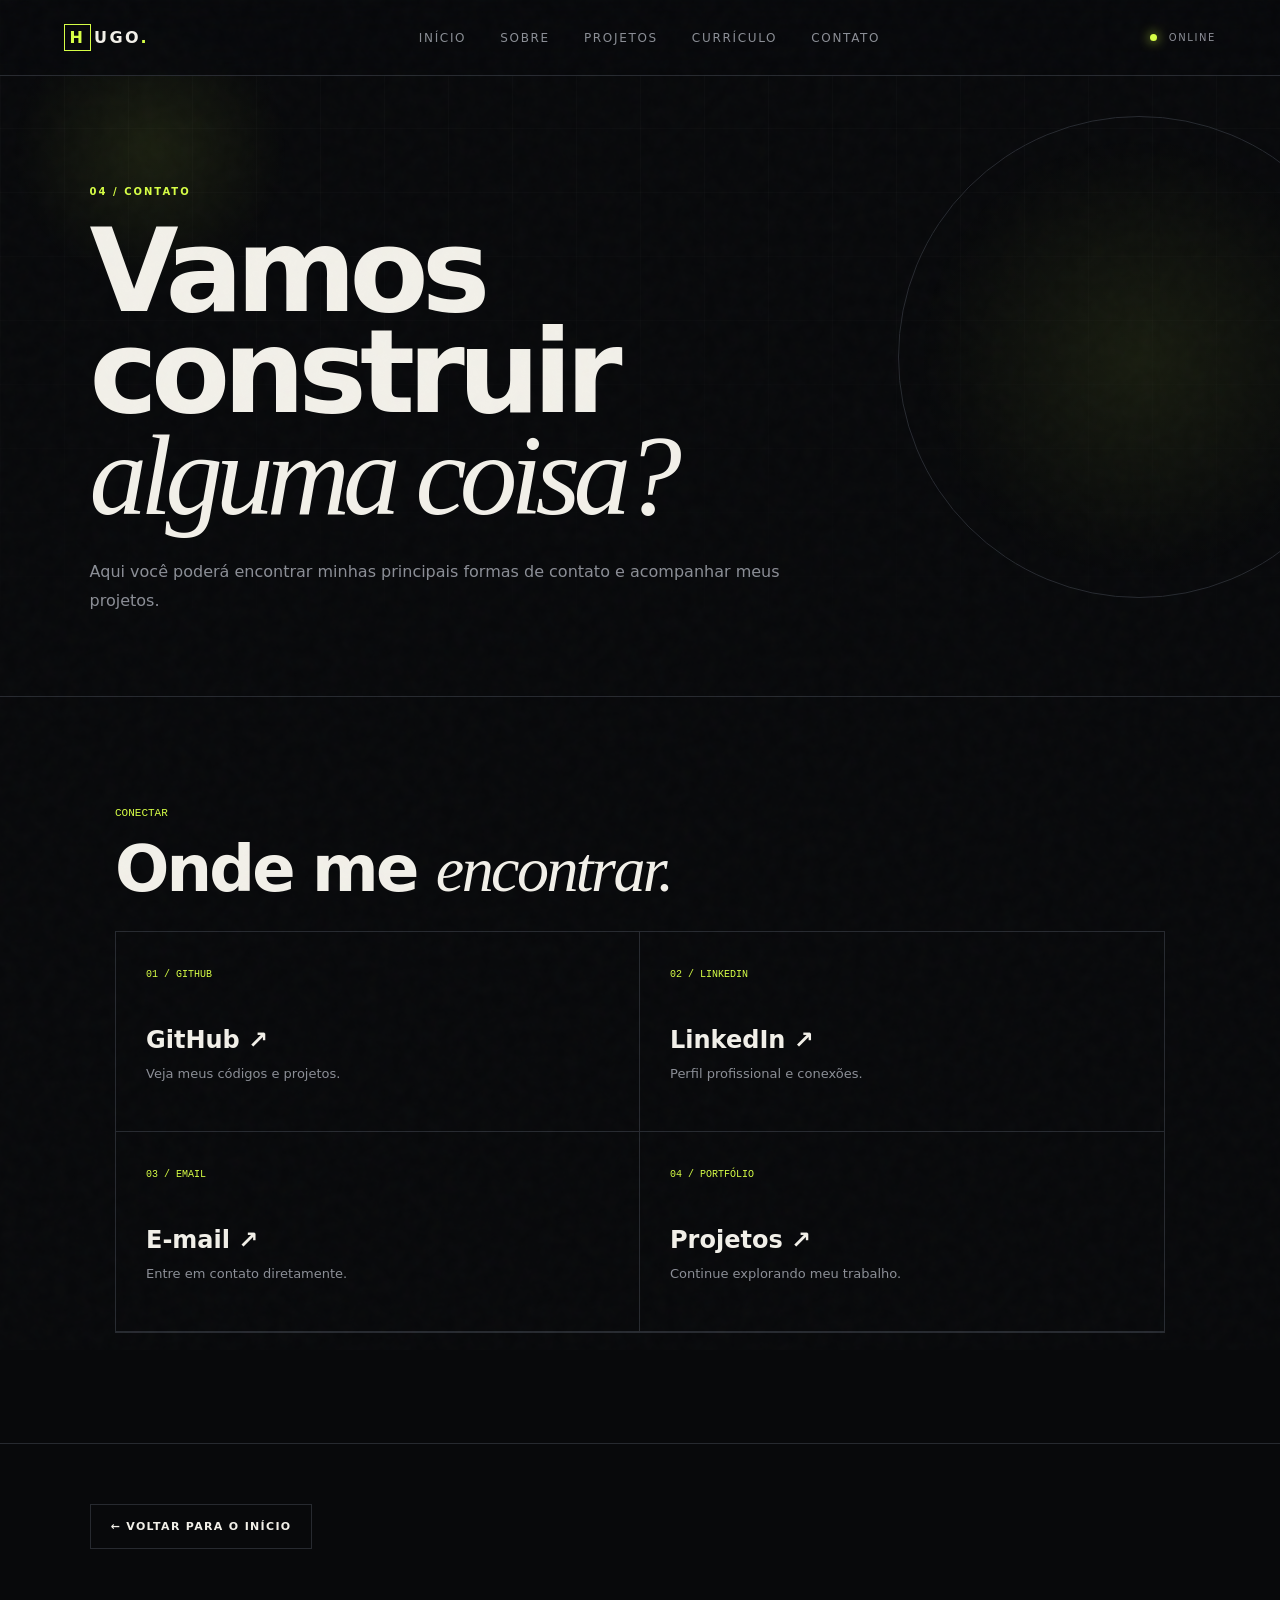
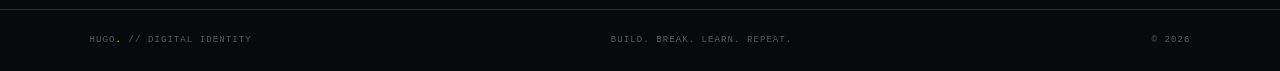
==== paginas/contato.html @ a8175e3c "Primeiro commit" ====
<!DOCTYPE html>
<html lang="pt-BR">

<head>

    <meta charset="UTF-8">

    <meta
        name="viewport"
        content="width=device-width, initial-scale=1.0"
    >

    <title>Contato // Hugo</title>

    <link
        rel="stylesheet"
        href="../style.css"
    >

    <link
        rel="stylesheet"
        href="../css/paginas.css"
    >

</head>

<body>

<div class="noise"></div>
<div class="cursor-glow"></div>


<header class="nav">

    <a class="brand" href="../index.html">
        <span>H</span>UGO<span class="dot">.</span>
    </a>

    <nav>
        <a href="../index.html">Início</a>
        <a href="sobre.html">Sobre</a>
        <a href="projetos.html">Projetos</a>
        <a href="curriculo.html">Currículo</a>
        <a href="contato.html">Contato</a>
    </nav>

    <a class="nav-status" href="contato.html">
        <i></i>
        ONLINE
    </a>

</header>


<main class="page-main">


    <section class="page-hero">

        <div class="page-hero-content">

            <p class="page-label">
                04 / CONTATO
            </p>

            <h1>
                Vamos construir<br>
                <em>alguma coisa?</em>
            </h1>

            <p class="page-description">
                Aqui você poderá encontrar minhas principais
                formas de contato e acompanhar meus projetos.
            </p>

        </div>

    </section>


    <div class="page-content">

        <section class="content-block">

            <span class="block-number">
                CONECTAR
            </span>

            <h2>
                Onde me
                <em>encontrar.</em>
            </h2>


            <div class="contact-grid">


                <a
                    href="#"
                    class="contact-item"
                >

                    <small>
                        01 / GITHUB
                    </small>

                    <h3>
                        GitHub ↗
                    </h3>

                    <p>
                        Veja meus códigos e projetos.
                    </p>

                </a>


                <a
                    href="#"
                    class="contact-item"
                >

                    <small>
                        02 / LINKEDIN
                    </small>

                    <h3>
                        LinkedIn ↗
                    </h3>

                    <p>
                        Perfil profissional e conexões.
                    </p>

                </a>


                <a
                    href="#"
                    class="contact-item"
                >

                    <small>
                        03 / EMAIL
                    </small>

                    <h3>
                        E-mail ↗
                    </h3>

                    <p>
                        Entre em contato diretamente.
                    </p>

                </a>


                <a
                    href="../index.html"
                    class="contact-item"
                >

                    <small>
                        04 / PORTFÓLIO
                    </small>

                    <h3>
                        Projetos ↗
                    </h3>

                    <p>
                        Continue explorando meu trabalho.
                    </p>

                </a>


            </div>

        </section>

    </div>

</main>


<section class="back-area">

    <a
        class="btn ghost"
        href="../index.html"
    >
        ← Voltar para o início
    </a>

</section>


<footer>

    <span>
        HUGO<span class="dot">.</span>
        // DIGITAL IDENTITY
    </span>

    <span>
        BUILD. BREAK. LEARN. REPEAT.
    </span>

    <span>
        © 2026
    </span>

</footer>


<script>

const glow =
    document.querySelector(".cursor-glow");

window.addEventListener(
    "pointermove",
    function(event) {

        glow.style.transform =
            `translate(
                ${event.clientX - 150}px,
                ${event.clientY - 150}px
            )`;
    }
);

</script>

</body>
</html>
---- style.css ----
:root{
  --bg:#08090b; --panel:#101216; --text:#f2f0e9; --muted:#8b8e96;
  --line:#272a30; --accent:#d7ff45; --cyan:#63e6ff;
  --serif:Georgia,"Times New Roman",serif; --sans:Inter,ui-sans-serif,system-ui,-apple-system,BlinkMacSystemFont,"Segoe UI",sans-serif;
}
*{box-sizing:border-box;margin:0;padding:0}
html{scroll-behavior:smooth}
body{background:var(--bg);color:var(--text);font-family:var(--sans);overflow-x:hidden}
body:before{content:"";position:fixed;inset:0;pointer-events:none;background-image:linear-gradient(rgba(255,255,255,.025) 1px,transparent 1px),linear-gradient(90deg,rgba(255,255,255,.025) 1px,transparent 1px);background-size:64px 64px;mask-image:linear-gradient(to bottom,black,transparent 90%);z-index:-2}
.noise{position:fixed;inset:-50%;opacity:.035;z-index:20;pointer-events:none;background-image:url("data:image/svg+xml,%3Csvg viewBox='0 0 180 180' xmlns='http://www.w3.org/2000/svg'%3E%3Cfilter id='n'%3E%3CfeTurbulence type='fractalNoise' baseFrequency='.8' numOctaves='4' stitchTiles='stitch'/%3E%3C/filter%3E%3Crect width='100%25' height='100%25' filter='url(%23n)' opacity='.7'/%3E%3C/svg%3E")}
.cursor-glow{position:fixed;width:300px;height:300px;border-radius:50%;background:radial-gradient(circle,rgba(215,255,69,.09),transparent 65%);pointer-events:none;z-index:-1;transition:transform .12s ease}
.nav{height:76px;border-bottom:1px solid var(--line);display:flex;align-items:center;justify-content:space-between;padding:0 clamp(24px,5vw,80px);position:sticky;top:0;background:rgba(8,9,11,.82);backdrop-filter:blur(18px);z-index:10}
.brand{color:var(--text);font-weight:900;letter-spacing:.15em;text-decoration:none}.brand span:first-child{display:inline-grid;place-items:center;width:27px;height:27px;border:1px solid var(--accent);color:var(--accent);margin-right:3px}.dot{color:var(--accent)}
.nav nav{display:flex;gap:34px}.nav nav a{color:var(--muted);text-decoration:none;font-size:12px;text-transform:uppercase;letter-spacing:.14em;transition:.2s}.nav nav a:hover{color:var(--text)}
.nav-status{color:var(--muted);font-size:10px;letter-spacing:.16em;text-decoration:none}.nav-status i{display:inline-block;width:7px;height:7px;border-radius:50%;background:var(--accent);margin-right:7px;box-shadow:0 0 12px var(--accent)}
.hero{min-height:calc(100vh - 76px);display:grid;grid-template-columns:1.05fr .95fr;align-items:center;gap:60px;padding:80px clamp(24px,7vw,120px);position:relative}
.eyebrow,.tag{font-size:10px;letter-spacing:.2em;color:var(--accent);font-weight:800}
.hero h1{font-size:clamp(56px,8vw,112px);line-height:.88;letter-spacing:-.06em;margin:22px 0 30px;font-weight:800}.hero h1 em,h2 em,blockquote em{font-family:var(--serif);font-weight:400;letter-spacing:-.04em}
.hero-text{max-width:540px;color:var(--muted);line-height:1.8;font-size:16px}
.hero-actions{display:flex;gap:12px;margin-top:35px;flex-wrap:wrap}
.btn{display:inline-flex;align-items:center;gap:25px;text-decoration:none;padding:15px 20px;border:1px solid var(--line);font-size:11px;text-transform:uppercase;letter-spacing:.12em;font-weight:800;transition:.25s}.btn.primary{background:var(--accent);border-color:var(--accent);color:#090a0a}.btn.primary:hover{transform:translateY(-3px);box-shadow:0 10px 35px rgba(215,255,69,.15)}.btn.ghost{color:var(--text)}.btn.ghost:hover{border-color:#555}
.hero-card{height:520px;position:relative;display:grid;place-items:center}.terminal{width:min(100%,520px);background:#0d0f12;border:1px solid #292d33;box-shadow:30px 30px 0 rgba(255,255,255,.02),0 40px 100px #000;transform:rotate(2deg);z-index:2}.terminal-top{height:42px;border-bottom:1px solid #25282d;display:flex;align-items:center;gap:7px;padding:0 14px}.terminal-top span{width:8px;height:8px;border-radius:50%;background:#35383e}.terminal-top small{margin-left:auto;color:#555;font:10px monospace}.terminal-body{padding:30px;font:13px/2 monospace;min-height:310px}.terminal-body b{color:#f1f1f1}.green{color:var(--accent)}.cyan{color:var(--cyan)}.muted{color:#676b73}.orb{position:absolute;width:390px;height:390px;border-radius:50%;border:1px solid #272b31;box-shadow:inset 0 0 100px rgba(215,255,69,.035);background:radial-gradient(circle at 35% 30%,rgba(215,255,69,.11),transparent 30%,rgba(255,255,255,.01) 65%,transparent 66%)}
.section{padding:140px clamp(24px,7vw,120px);border-top:1px solid var(--line)}
.section-head{display:grid;grid-template-columns:180px 1fr;gap:40px;margin-bottom:70px}.section-head>span{font-size:10px;letter-spacing:.2em;color:var(--muted);padding-top:12px}.section h2{font-size:clamp(48px,7vw,88px);line-height:.9;letter-spacing:-.055em}
.about-grid{display:grid;grid-template-columns:.35fr 1fr;gap:60px;max-width:1000px;margin-left:auto}.big-number{font-size:160px;line-height:.7;color:var(--accent);font-family:var(--serif)}.about-grid p{color:var(--muted);line-height:1.9;margin-bottom:22px;max-width:700px}.about-grid .lead{font-size:23px;line-height:1.5;color:var(--text)}
.skills-grid{display:grid;grid-template-columns:repeat(4,1fr);border:1px solid var(--line)}.skill-card{padding:30px;border-right:1px solid var(--line);min-height:310px;position:relative;transition:.3s}.skill-card:last-child{border-right:0}.skill-card:hover{background:#0d0f12;transform:translateY(-6px)}.num{position:absolute;right:22px;top:22px;color:#4c4f55;font:10px monospace}.icon{font-size:28px;color:var(--accent);margin-bottom:50px}.skill-card h3{font-size:23px;margin-bottom:10px}.skill-card p{font-size:13px;line-height:1.6;color:var(--muted);min-height:64px}.bar{height:2px;background:#2b2e34;margin-top:25px}.bar i{display:block;height:100%;background:var(--accent)}
.universe{background:#0a0b0d}.universe-grid{display:grid;grid-template-columns:repeat(3,1fr);gap:2px;background:var(--line);border:1px solid var(--line)}.universe-card{background:var(--bg);padding:35px;min-height:230px;transition:.3s}.universe-card:hover{background:#111318}.universe-card span{font-size:9px;letter-spacing:.2em;color:var(--muted)}.universe-card h3{font-size:24px;margin:45px 0 12px}.universe-card p{color:var(--muted);line-height:1.7;font-size:13px}
.project-list{border-top:1px solid var(--line)}.project{display:grid;grid-template-columns:90px 1fr 60px;gap:35px;align-items:center;padding:36px 0;border-bottom:1px solid var(--line);transition:.25s}.project:hover{padding-left:15px;background:linear-gradient(90deg,rgba(215,255,69,.035),transparent)}.project-index{color:#4b4e55;font:12px monospace}.project h3{font-size:28px;margin:10px 0}.project p{color:var(--muted);max-width:680px;line-height:1.7}.arrow{font-size:25px;color:var(--accent);text-align:right}
.quote-section{padding:180px 24px;text-align:center;border-top:1px solid var(--line);background:radial-gradient(circle at center,rgba(215,255,69,.045),transparent 40%)}.quote-mark{font:100px/0 var(--serif);color:var(--accent)}blockquote{font-size:clamp(50px,8vw,105px);line-height:.9;letter-spacing:-.06em;margin:40px 0} .quote-section p{color:var(--muted);font-size:12px}
.cta{padding:160px 24px;text-align:center;border-top:1px solid var(--line)}.cta h2{font-size:clamp(55px,9vw,125px);line-height:.86;letter-spacing:-.065em;margin:25px 0 45px}
footer{border-top:1px solid var(--line);padding:25px clamp(24px,7vw,120px);display:flex;justify-content:space-between;color:#55585e;font:9px monospace;letter-spacing:.12em}
.reveal,.section,.project,.skill-card,.universe-card{opacity:0;transform:translateY(24px);transition:opacity .7s ease,transform .7s ease}.visible{opacity:1;transform:none}
@media(max-width:900px){.nav nav{display:none}.hero{grid-template-columns:1fr;padding-top:60px}.hero-card{height:390px}.skills-grid{grid-template-columns:1fr 1fr}.skill-card:nth-child(2){border-right:0}.skill-card:nth-child(-n+2){border-bottom:1px solid var(--line)}.universe-grid{grid-template-columns:1fr 1fr}.section-head{grid-template-columns:1fr;gap:15px}.about-grid{grid-template-columns:1fr}.big-number{display:none}}
@media(max-width:600px){.hero h1{font-size:58px}.hero-card{height:300px}.terminal{transform:rotate(0);font-size:11px}.orb{width:260px;height:260px}.skills-grid,.universe-grid{grid-template-columns:1fr}.skill-card{border-right:0!important;border-bottom:1px solid var(--line)}.skill-card:last-child{border-bottom:0}.project{grid-template-columns:35px 1fr 25px;gap:10px}.project h3{font-size:21px}.project p{font-size:12px}.quote-section{padding:120px 20px}footer{gap:12px;flex-direction:column}}
---- css/paginas.css ----
/* ================================
   PÁGINAS INTERNAS
================================ */

.page-main {
    min-height: 100vh;
}

.page-hero {
    min-height: 62vh;
    display: flex;
    align-items: flex-end;
    padding: 110px clamp(24px, 7vw, 120px) 80px;
    border-bottom: 1px solid var(--line);
    position: relative;
    overflow: hidden;
}

.page-hero::after {
    content: "";
    position: absolute;
    width: 480px;
    height: 480px;
    border-radius: 50%;
    border: 1px solid var(--line);
    right: -100px;
    top: 40px;
    background:
        radial-gradient(
            circle,
            rgba(215, 255, 69, .08),
            transparent 65%
        );
}

.page-hero-content {
    position: relative;
    z-index: 2;
    max-width: 950px;
}

.page-label {
    color: var(--accent);
    font-size: 10px;
    font-weight: 800;
    letter-spacing: .2em;
    margin-bottom: 24px;
}

.page-hero h1 {
    font-size: clamp(58px, 9vw, 120px);
    line-height: .88;
    letter-spacing: -.06em;
}

.page-hero h1 em {
    font-family: var(--serif);
    font-weight: 400;
}

.page-description {
    color: var(--muted);
    max-width: 700px;
    font-size: 16px;
    line-height: 1.8;
    margin-top: 32px;
}

/* CONTEÚDO */

.page-content {
    padding: 110px clamp(24px, 7vw, 120px);
}

.content-block {
    max-width: 1050px;
    margin: 0 auto 110px;
}

.content-block:last-child {
    margin-bottom: 0;
}

.block-number {
    display: block;
    color: var(--accent);
    font: 11px monospace;
    margin-bottom: 20px;
}

.content-block h2 {
    font-size: clamp(38px, 5vw, 68px);
    letter-spacing: -.045em;
    line-height: .95;
    margin-bottom: 30px;
}

.content-block h2 em {
    font-family: var(--serif);
    font-weight: 400;
}

.content-block p {
    color: var(--muted);
    line-height: 1.9;
    margin-bottom: 18px;
    max-width: 800px;
}

.content-block .highlight {
    color: var(--text);
    font-size: 22px;
    line-height: 1.6;
}

/* CARDS */

.info-grid {
    display: grid;
    grid-template-columns: repeat(3, 1fr);
    border: 1px solid var(--line);
    margin-top: 45px;
}

.info-card {
    padding: 30px;
    min-height: 220px;
    border-right: 1px solid var(--line);
    transition: .3s;
}

.info-card:last-child {
    border-right: 0;
}

.info-card:hover {
    background: #0d0f12;
    transform: translateY(-5px);
}

.info-card span {
    color: var(--accent);
    font: 10px monospace;
}

.info-card h3 {
    margin: 45px 0 12px;
    font-size: 22px;
}

.info-card p {
    font-size: 13px;
    margin: 0;
}

/* PROJETOS */

.projects-page-list {
    border-top: 1px solid var(--line);
}

.project-page-item {
    display: grid;
    grid-template-columns: 70px 1fr auto;
    align-items: center;
    gap: 30px;

    padding: 38px 0;

    border-bottom: 1px solid var(--line);

    color: var(--text);
    text-decoration: none;

    transition: .3s;
}

.project-page-item:hover {
    padding-left: 18px;
    background:
        linear-gradient(
            90deg,
            rgba(215,255,69,.04),
            transparent
        );
}

.project-page-number {
    color: #55585e;
    font: 11px monospace;
}

.project-page-item h3 {
    font-size: 28px;
    margin: 10px 0;
}

.project-page-item p {
    color: var(--muted);
    line-height: 1.7;
}

.project-arrow {
    color: var(--accent);
    font-size: 28px;
    transition: .3s;
}

.project-page-item:hover .project-arrow {
    transform: translate(5px, -5px);
}

/* TAG */

.status-tag {
    display: inline-block;
    padding: 6px 10px;

    border: 1px solid var(--accent);

    color: var(--accent);

    font-size: 8px;
    letter-spacing: .15em;
    margin-left: 10px;
}

/* CONTATO */

.contact-grid {
    display: grid;
    grid-template-columns: repeat(2, 1fr);
    border: 1px solid var(--line);
}

.contact-item {
    min-height: 200px;
    padding: 30px;
    border-right: 1px solid var(--line);
    border-bottom: 1px solid var(--line);

    color: var(--text);
    text-decoration: none;

    transition: .3s;
}

.contact-item:nth-child(2n) {
    border-right: 0;
}

.contact-item:hover {
    background: #0d0f12;
}

.contact-item small {
    color: var(--accent);
    font: 10px monospace;
}

.contact-item h3 {
    font-size: 24px;
    margin: 45px 0 8px;
}

.contact-item p {
    margin: 0;
    font-size: 13px;
}

/* CURRÍCULO */

.timeline {
    border-left: 1px solid var(--line);
    margin-left: 8px;
}

.timeline-item {
    position: relative;
    padding: 0 0 55px 40px;
}

.timeline-item::before {
    content: "";
    position: absolute;

    left: -5px;
    top: 4px;

    width: 9px;
    height: 9px;

    border-radius: 50%;
    background: var(--accent);

    box-shadow: 0 0 15px var(--accent);
}

.timeline-item small {
    color: var(--accent);
    font: 10px monospace;
}

.timeline-item h3 {
    margin: 10px 0;
    font-size: 23px;
}

.timeline-item p {
    margin: 0;
}

/* VOLTAR */

.back-area {
    padding: 60px clamp(24px, 7vw, 120px);
    border-top: 1px solid var(--line);
}

/* RESPONSIVO */

@media (max-width: 850px) {

    .info-grid {
        grid-template-columns: 1fr;
    }

    .info-card {
        border-right: 0;
        border-bottom: 1px solid var(--line);
    }

    .contact-grid {
        grid-template-columns: 1fr;
    }

    .contact-item {
        border-right: 0;
    }
}

@media (max-width: 600px) {

    .page-hero {
        min-height: 55vh;
        padding-top: 80px;
    }

    .page-content {
        padding-top: 80px;
    }

    .project-page-item {
        grid-template-columns: 35px 1fr 25px;
        gap: 10px;
    }

    .project-page-item h3 {
        font-size: 20px;
    }

    .project-page-item p {
        font-size: 12px;
    }
}
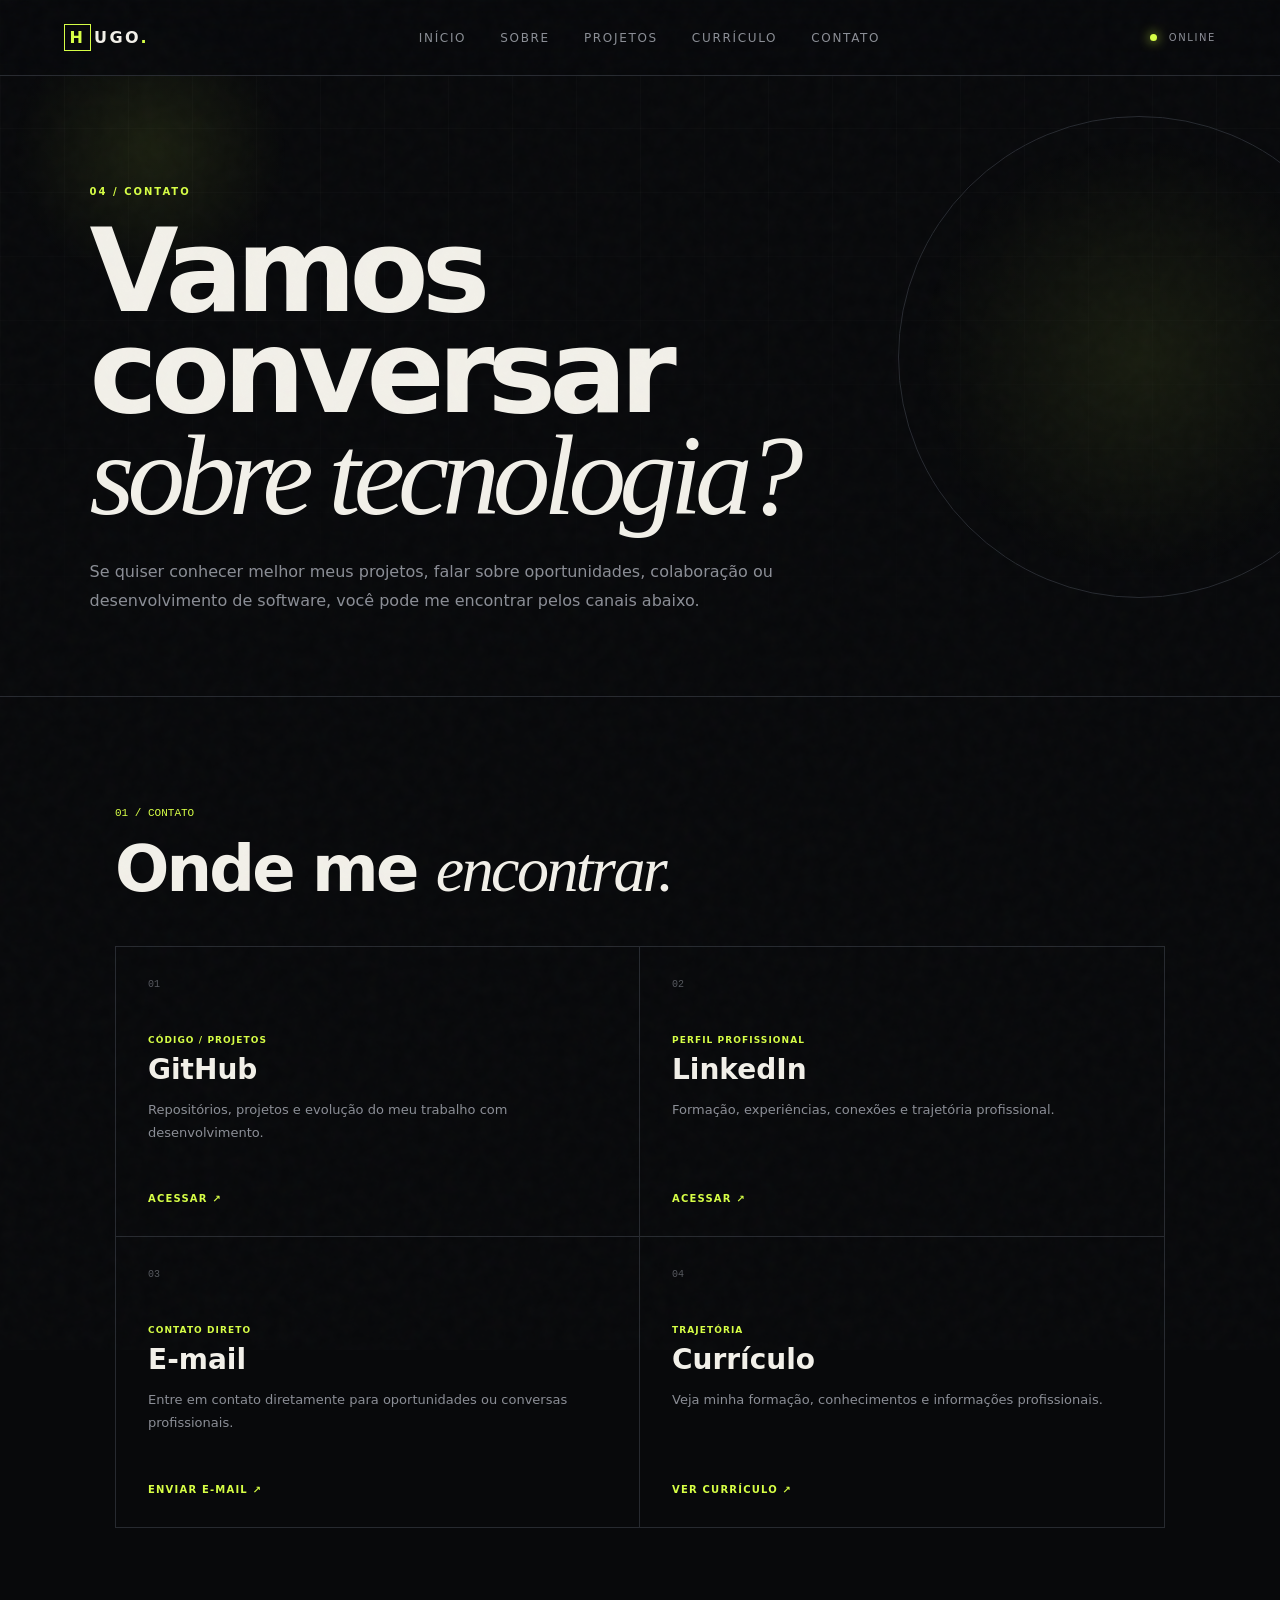
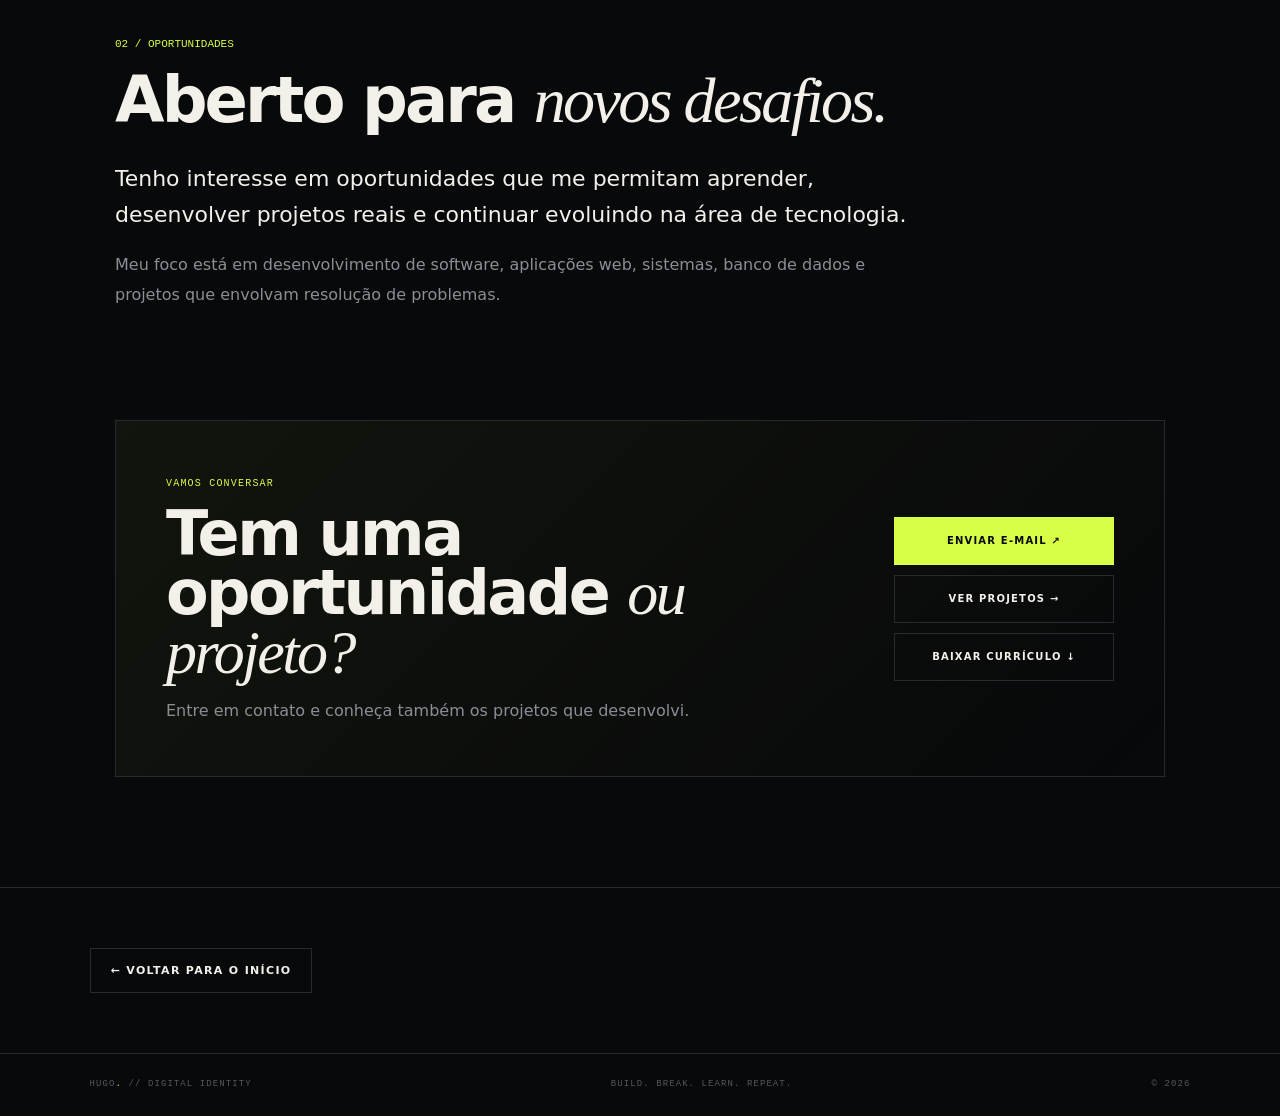
==== commit 052ce513: "Sem link no projeto" ====
--- a/paginas/contato.html
+++ b/paginas/contato.html
@@ -10,6 +10,11 @@
         content="width=device-width, initial-scale=1.0"
     >
 
+    <meta
+        name="description"
+        content="Entre em contato com Hugo e acesse GitHub, LinkedIn, e-mail e currículo."
+    >
+
     <title>Contato // Hugo</title>
 
     <link
@@ -29,31 +34,50 @@
 <div class="noise"></div>
 <div class="cursor-glow"></div>
 
-
 <header class="nav">
 
-    <a class="brand" href="../index.html">
+    <a
+        class="brand"
+        href="../index.html"
+    >
         <span>H</span>UGO<span class="dot">.</span>
     </a>
 
     <nav>
-        <a href="../index.html">Início</a>
-        <a href="sobre.html">Sobre</a>
-        <a href="projetos.html">Projetos</a>
-        <a href="curriculo.html">Currículo</a>
-        <a href="contato.html">Contato</a>
+
+        <a href="../index.html">
+            Início
+        </a>
+
+        <a href="sobre.html">
+            Sobre
+        </a>
+
+        <a href="projetos.html">
+            Projetos
+        </a>
+
+        <a href="curriculo.html">
+            Currículo
+        </a>
+
+        <a href="contato.html">
+            Contato
+        </a>
+
     </nav>
 
-    <a class="nav-status" href="contato.html">
+    <a
+        class="nav-status"
+        href="contato.html"
+    >
         <i></i>
         ONLINE
     </a>
 
 </header>
 
-
 <main class="page-main">
-
 
     <section class="page-hero">
 
@@ -64,26 +88,28 @@
             </p>
 
             <h1>
-                Vamos construir<br>
-                <em>alguma coisa?</em>
+                Vamos conversar
+                <br>
+                <em>sobre tecnologia?</em>
             </h1>
 
             <p class="page-description">
-                Aqui você poderá encontrar minhas principais
-                formas de contato e acompanhar meus projetos.
+                Se quiser conhecer melhor meus projetos,
+                falar sobre oportunidades, colaboração
+                ou desenvolvimento de software,
+                você pode me encontrar pelos canais abaixo.
             </p>
 
         </div>
 
     </section>
 
-
     <div class="page-content">
 
         <section class="content-block">
 
             <span class="block-number">
-                CONECTAR
+                01 / CONTATO
             </span>
 
             <h2>
@@ -91,98 +117,210 @@
                 <em>encontrar.</em>
             </h2>
 
-
-            <div class="contact-grid">
-
-
-                <a
-                    href="#"
-                    class="contact-item"
-                >
+            <div class="contact-professional-grid">
+
+                <a
+                    href="https://github.com/hugoviana345-star"
+                    target="_blank"
+                    rel="noopener noreferrer"
+                    class="contact-professional-card"
+                >
+
+                    <span>
+                        01
+                    </span>
 
                     <small>
-                        01 / GITHUB
+                        CÓDIGO / PROJETOS
                     </small>
 
                     <h3>
-                        GitHub ↗
+                        GitHub
                     </h3>
 
                     <p>
-                        Veja meus códigos e projetos.
+                        Repositórios, projetos e evolução
+                        do meu trabalho com desenvolvimento.
                     </p>
 
-                </a>
-
-
-                <a
-                    href="#"
-                    class="contact-item"
-                >
+                    <strong>
+                        ACESSAR ↗
+                    </strong>
+
+                </a>
+
+                <a
+                    href="https://www.linkedin.com/in/hugo-viana-907b35311"
+                    target="_blank"
+                    rel="noopener noreferrer"
+                    class="contact-professional-card"
+                >
+
+                    <span>
+                        02
+                    </span>
 
                     <small>
-                        02 / LINKEDIN
+                        PERFIL PROFISSIONAL
                     </small>
 
                     <h3>
-                        LinkedIn ↗
+                        LinkedIn
                     </h3>
 
                     <p>
-                        Perfil profissional e conexões.
+                        Formação, experiências,
+                        conexões e trajetória profissional.
                     </p>
 
-                </a>
-
-
-                <a
-                    href="#"
-                    class="contact-item"
-                >
+                    <strong>
+                        ACESSAR ↗
+                    </strong>
+
+                </a>
+
+<a
+    href="https://mail.google.com/mail/?view=cm&fs=1&to=Hugoviana345@gmail.com"
+    target="_blank"
+    rel="noopener noreferrer"
+    class="contact-professional-card"
+>
+
+                    <span>
+                        03
+                    </span>
 
                     <small>
-                        03 / EMAIL
+                        CONTATO DIRETO
                     </small>
 
                     <h3>
-                        E-mail ↗
+                        E-mail
                     </h3>
 
                     <p>
-                        Entre em contato diretamente.
+                        Entre em contato diretamente
+                        para oportunidades ou conversas profissionais.
                     </p>
 
-                </a>
-
-
-                <a
-                    href="../index.html"
-                    class="contact-item"
-                >
+                    <strong>
+                        ENVIAR E-MAIL ↗
+                    </strong>
+
+                </a>
+
+                <a
+                    href="../arquivos/curriculo-hugo.pdf"
+                    target="_blank"
+                    rel="noopener noreferrer"
+                    class="contact-professional-card"
+                >
+
+                    <span>
+                        04
+                    </span>
 
                     <small>
-                        04 / PORTFÓLIO
+                        TRAJETÓRIA
                     </small>
 
                     <h3>
-                        Projetos ↗
+                        Currículo
                     </h3>
 
                     <p>
-                        Continue explorando meu trabalho.
+                        Veja minha formação,
+                        conhecimentos e informações profissionais.
                     </p>
 
-                </a>
-
+                    <strong>
+                        VER CURRÍCULO ↗
+                    </strong>
+
+                </a>
 
             </div>
 
         </section>
 
+        <section class="content-block">
+
+            <span class="block-number">
+                02 / OPORTUNIDADES
+            </span>
+
+            <h2>
+                Aberto para
+                <em>novos desafios.</em>
+            </h2>
+
+            <p class="highlight">
+                Tenho interesse em oportunidades que me permitam
+                aprender, desenvolver projetos reais e continuar
+                evoluindo na área de tecnologia.
+            </p>
+
+            <p>
+                Meu foco está em desenvolvimento de software,
+                aplicações web, sistemas, banco de dados
+                e projetos que envolvam resolução de problemas.
+            </p>
+
+        </section>
+
+        <section class="contact-cta">
+
+            <div>
+
+                <small>
+                    VAMOS CONVERSAR
+                </small>
+
+                <h2>
+                    Tem uma oportunidade
+                    <em>ou projeto?</em>
+                </h2>
+
+                <p>
+                    Entre em contato e conheça também
+                    os projetos que desenvolvi.
+                </p>
+
+            </div>
+
+            <div class="contact-cta-actions">
+
+<a
+    href="https://mail.google.com/mail/?view=cm&fs=1&to=Hugoviana345@gmail.com"
+    target="_blank"
+    rel="noopener noreferrer"
+    class="contact-cta-btn primary"
+>
+    ENVIAR E-MAIL ↗
+</a>
+
+                <a
+                    href="../paginas/projetos.html"
+                    class="contact-cta-btn"
+                >
+                    VER PROJETOS →
+                </a>
+
+                <a
+                    href="../arquivos/curriculo-hugo.pdf"
+                    download
+                    class="contact-cta-btn"
+                >
+                    BAIXAR CURRÍCULO ↓
+                </a>
+
+            </div>
+
+        </section>
+
     </div>
 
 </main>
-
 
 <section class="back-area">
 
@@ -194,7 +332,6 @@
     </a>
 
 </section>
-
 
 <footer>
 
@@ -213,25 +350,32 @@
 
 </footer>
 
-
 <script>
 
 const glow =
-    document.querySelector(".cursor-glow");
+    document.querySelector(
+        ".cursor-glow"
+    );
 
 window.addEventListener(
     "pointermove",
     function(event) {
+
+        if (!glow) {
+            return;
+        }
 
         glow.style.transform =
             `translate(
                 ${event.clientX - 150}px,
                 ${event.clientY - 150}px
             )`;
+
     }
 );
 
 </script>
 
 </body>
+
 </html>
--- a/style.css
+++ b/style.css
@@ -32,3 +32,228 @@
 .reveal,.section,.project,.skill-card,.universe-card{opacity:0;transform:translateY(24px);transition:opacity .7s ease,transform .7s ease}.visible{opacity:1;transform:none}
 @media(max-width:900px){.nav nav{display:none}.hero{grid-template-columns:1fr;padding-top:60px}.hero-card{height:390px}.skills-grid{grid-template-columns:1fr 1fr}.skill-card:nth-child(2){border-right:0}.skill-card:nth-child(-n+2){border-bottom:1px solid var(--line)}.universe-grid{grid-template-columns:1fr 1fr}.section-head{grid-template-columns:1fr;gap:15px}.about-grid{grid-template-columns:1fr}.big-number{display:none}}
 @media(max-width:600px){.hero h1{font-size:58px}.hero-card{height:300px}.terminal{transform:rotate(0);font-size:11px}.orb{width:260px;height:260px}.skills-grid,.universe-grid{grid-template-columns:1fr}.skill-card{border-right:0!important;border-bottom:1px solid var(--line)}.skill-card:last-child{border-bottom:0}.project{grid-template-columns:35px 1fr 25px;gap:10px}.project h3{font-size:21px}.project p{font-size:12px}.quote-section{padding:120px 20px}footer{gap:12px;flex-direction:column}}
+/* ==================================================
+   PROJETOS EM DESTAQUE DA HOME
+================================================== */
+
+#projetos .project-list {
+    border-top: 1px solid var(--line);
+}
+
+
+#projetos a.project {
+    width: 100%;
+
+    display: grid;
+
+    grid-template-columns:
+        90px
+        1fr
+        60px;
+
+    gap: 35px;
+
+    align-items: center;
+
+    padding: 36px 0;
+
+    border-bottom: 1px solid var(--line);
+
+    color: var(--text);
+
+    text-decoration: none;
+
+    cursor: pointer;
+
+    transition:
+        padding-left .25s ease,
+        background .25s ease;
+}
+
+
+#projetos a.project:link,
+#projetos a.project:visited,
+#projetos a.project:hover,
+#projetos a.project:active {
+    color: var(--text);
+
+    text-decoration: none;
+}
+
+
+#projetos .project-index {
+    color: #4b4e55;
+
+    font: 12px monospace;
+}
+
+
+#projetos .project h3 {
+    margin: 10px 0;
+
+    color: var(--text);
+
+    font-size: 28px;
+
+    transition: color .25s ease;
+}
+
+
+#projetos .project p {
+    max-width: 680px;
+
+    margin: 0;
+
+    color: var(--muted);
+
+    line-height: 1.7;
+}
+
+
+#projetos .project .arrow {
+    color: var(--accent);
+
+    font-size: 25px;
+
+    text-align: right;
+
+    transition:
+        transform .25s ease;
+}
+
+
+#projetos .project:hover {
+    padding-left: 15px;
+
+    background:
+        linear-gradient(
+            90deg,
+            rgba(215, 255, 69, .035),
+            transparent
+        );
+}
+
+
+#projetos .project:hover h3 {
+    color: var(--accent);
+}
+
+
+#projetos .project:hover .arrow {
+    transform:
+        translate(
+            6px,
+            -6px
+        );
+}
+
+
+/* BOTÃO VER TODOS */
+
+.projects-more {
+    margin-top: 50px;
+
+    display: flex;
+
+    justify-content: center;
+}
+
+
+.projects-more .btn {
+    min-width: 230px;
+}
+
+
+@media (max-width: 600px) {
+
+    #projetos a.project {
+        grid-template-columns:
+            35px
+            1fr
+            25px;
+
+        gap: 12px;
+
+        padding:
+            28px
+            0;
+    }
+
+
+    #projetos .project h3 {
+        font-size: 21px;
+    }
+
+
+    #projetos .project p {
+        font-size: 12px;
+    }
+
+
+    #projetos .project:hover {
+        padding-left: 8px;
+    }
+
+
+    .projects-more .btn {
+        width: 100%;
+    }
+
+}
+/* ========================================
+   BOTÃO VER TODOS OS PROJETOS
+======================================== */
+
+.projects-more {
+    margin-top: 50px;
+
+    display: flex;
+    justify-content: center;
+}
+
+.projects-more .btn {
+    display: inline-flex;
+
+    align-items: center;
+    justify-content: center;
+
+    min-width: 230px;
+    min-height: 50px;
+
+    padding: 0 24px;
+
+    border: 1px solid var(--line);
+
+    background: transparent;
+
+    color: var(--text) !important;
+
+    text-decoration: none !important;
+
+    font-size: 10px;
+    font-weight: 800;
+
+    letter-spacing: .12em;
+
+    transition:
+        background .25s ease,
+        color .25s ease,
+        border-color .25s ease,
+        transform .25s ease;
+}
+
+.projects-more .btn:link,
+.projects-more .btn:visited {
+    color: var(--text) !important;
+    text-decoration: none !important;
+}
+
+.projects-more .btn:hover {
+    background: var(--accent);
+
+    border-color: var(--accent);
+
+    color: #08090b !important;
+
+    transform: translateY(-2px);
+}
--- a/css/paginas.css
+++ b/css/paginas.css
@@ -362,4 +362,813 @@
     .project-page-item p {
         font-size: 12px;
     }
+}
+.curriculo-actions {
+    display: flex;
+    flex-wrap: wrap;
+    gap: 12px;
+
+    margin-top: 35px;
+}
+
+
+.curriculo-btn {
+    min-height: 48px;
+
+    padding: 0 20px;
+
+    display: inline-flex;
+
+    align-items: center;
+    justify-content: center;
+
+    border: 1px solid var(--line);
+
+    color: var(--text);
+
+    text-decoration: none;
+
+    font-size: 10px;
+    font-weight: 800;
+
+    letter-spacing: .12em;
+
+    transition:
+        background .25s ease,
+        border-color .25s ease,
+        color .25s ease,
+        transform .25s ease;
+}
+
+
+.curriculo-btn:hover {
+    border-color: var(--accent);
+
+    color: var(--accent);
+
+    transform: translateY(-2px);
+}
+
+
+.curriculo-btn.primary {
+    background: var(--accent);
+
+    border-color: var(--accent);
+
+    color: #08090b;
+}
+
+
+.curriculo-btn.primary:hover {
+    background: transparent;
+
+    color: var(--accent);
+}
+
+
+.curriculo-tech-grid {
+    display: grid;
+
+    grid-template-columns:
+        repeat(3, 1fr);
+
+    margin-top: 45px;
+
+    border:
+        1px solid
+        var(--line);
+}
+
+
+.curriculo-tech-card {
+    min-height: 230px;
+
+    padding: 30px;
+
+    border-right:
+        1px solid
+        var(--line);
+
+    border-bottom:
+        1px solid
+        var(--line);
+
+    transition:
+        background .3s ease,
+        transform .3s ease;
+}
+
+
+.curriculo-tech-card:nth-child(3n) {
+    border-right: 0;
+}
+
+
+.curriculo-tech-card:nth-last-child(-n+3) {
+    border-bottom: 0;
+}
+
+
+.curriculo-tech-card:hover {
+    background: #0d0f12;
+
+    transform: translateY(-4px);
+}
+
+
+.curriculo-tech-card span {
+    color: var(--accent);
+
+    font: 10px monospace;
+}
+
+
+.curriculo-tech-card h3 {
+    margin: 50px 0 12px;
+
+    font-size: 22px;
+}
+
+
+.curriculo-tech-card p {
+    margin: 0;
+
+    color: var(--muted);
+
+    font-size: 12px;
+
+    line-height: 1.7;
+}
+
+
+.curriculo-projects {
+    margin-top: 45px;
+
+    border-top:
+        1px solid
+        var(--line);
+}
+
+
+.curriculo-project {
+    display: grid;
+
+    grid-template-columns:
+        60px
+        1fr
+        40px;
+
+    gap: 25px;
+
+    align-items: center;
+
+    padding: 32px 0;
+
+    border-bottom:
+        1px solid
+        var(--line);
+
+    color: var(--text);
+
+    text-decoration: none;
+
+    transition:
+        background .3s ease,
+        padding-left .3s ease;
+}
+
+
+.curriculo-project:hover {
+    padding-left: 15px;
+
+    background:
+        linear-gradient(
+            90deg,
+            rgba(215, 255, 69, .04),
+            transparent
+        );
+}
+
+
+.curriculo-project > span {
+    color: #55585e;
+
+    font: 10px monospace;
+}
+
+
+.curriculo-project small {
+    color: var(--accent);
+
+    font-size: 9px;
+    font-weight: 800;
+
+    letter-spacing: .12em;
+}
+
+
+.curriculo-project h3 {
+    margin: 8px 0;
+
+    font-size: 23px;
+
+    transition:
+        color .25s ease;
+}
+
+
+.curriculo-project p {
+    margin: 0;
+
+    color: var(--muted);
+
+    font-size: 12px;
+}
+
+
+.curriculo-project strong {
+    color: var(--accent);
+
+    font-size: 22px;
+
+    text-align: right;
+
+    transition:
+        transform .25s ease;
+}
+
+
+.curriculo-project:hover h3 {
+    color: var(--accent);
+}
+
+
+.curriculo-project:hover strong {
+    transform:
+        translate(
+            5px,
+            -5px
+        );
+}
+
+
+.curriculo-download {
+    max-width: 1050px;
+
+    margin: 0 auto;
+
+    padding: 50px;
+
+    display: flex;
+
+    align-items: center;
+    justify-content: space-between;
+
+    gap: 40px;
+
+    border:
+        1px solid
+        var(--line);
+
+    background:
+        linear-gradient(
+            135deg,
+            rgba(215, 255, 69, .04),
+            transparent
+        );
+}
+
+
+.curriculo-download small {
+    color: var(--accent);
+
+    font: 10px monospace;
+
+    letter-spacing: .12em;
+}
+
+
+.curriculo-download h2 {
+    margin: 15px 0;
+
+    font-size:
+        clamp(
+            35px,
+            5vw,
+            60px
+        );
+
+    line-height: .95;
+
+    letter-spacing: -.04em;
+}
+
+
+.curriculo-download h2 em {
+    font-family: var(--serif);
+
+    font-weight: 400;
+}
+
+
+.curriculo-download p {
+    max-width: 600px;
+
+    margin: 0;
+
+    color: var(--muted);
+
+    line-height: 1.8;
+}
+
+
+.curriculo-download-actions {
+    display: flex;
+
+    flex-direction: column;
+
+    gap: 10px;
+
+    min-width: 210px;
+}
+
+
+@media (max-width: 900px) {
+
+    .curriculo-tech-grid {
+        grid-template-columns:
+            repeat(2, 1fr);
+    }
+
+
+    .curriculo-tech-card:nth-child(3n) {
+        border-right:
+            1px solid
+            var(--line);
+    }
+
+
+    .curriculo-tech-card:nth-child(2n) {
+        border-right: 0;
+    }
+
+
+    .curriculo-tech-card:nth-last-child(-n+3) {
+        border-bottom:
+            1px solid
+            var(--line);
+    }
+
+
+    .curriculo-tech-card:nth-last-child(-n+2) {
+        border-bottom: 0;
+    }
+
+
+    .curriculo-download {
+        flex-direction: column;
+
+        align-items: flex-start;
+    }
+
+
+    .curriculo-download-actions {
+        width: 100%;
+
+        flex-direction: row;
+    }
+
+}
+
+
+@media (max-width: 600px) {
+
+    .curriculo-actions {
+        flex-direction: column;
+    }
+
+
+    .curriculo-btn {
+        width: 100%;
+    }
+
+
+    .curriculo-tech-grid {
+        grid-template-columns: 1fr;
+    }
+
+
+    .curriculo-tech-card {
+        border-right: 0;
+    }
+
+
+    .curriculo-tech-card:nth-child(3n),
+    .curriculo-tech-card:nth-child(2n) {
+        border-right: 0;
+    }
+
+
+    .curriculo-tech-card:nth-last-child(-n+2) {
+        border-bottom:
+            1px solid
+            var(--line);
+    }
+
+
+    .curriculo-tech-card:last-child {
+        border-bottom: 0;
+    }
+
+
+    .curriculo-project {
+        grid-template-columns:
+            30px
+            1fr
+            25px;
+
+        gap: 12px;
+    }
+
+
+    .curriculo-project h3 {
+        font-size: 19px;
+    }
+
+
+    .curriculo-download {
+        padding: 30px 22px;
+    }
+
+
+    .curriculo-download-actions {
+        flex-direction: column;
+    }
+
+}
+.contact-professional-grid {
+    display: grid;
+
+    grid-template-columns:
+        repeat(2, 1fr);
+
+    margin-top: 45px;
+
+    border:
+        1px solid
+        var(--line);
+}
+
+
+.contact-professional-card {
+    min-height: 290px;
+
+    padding: 32px;
+
+    display: flex;
+
+    flex-direction: column;
+
+    border-right:
+        1px solid
+        var(--line);
+
+    border-bottom:
+        1px solid
+        var(--line);
+
+    color: var(--text);
+
+    text-decoration: none;
+
+    position: relative;
+
+    overflow: hidden;
+
+    transition:
+        background .3s ease,
+        transform .3s ease;
+}
+
+
+.contact-professional-card:nth-child(2n) {
+    border-right: 0;
+}
+
+
+.contact-professional-card:nth-last-child(-n+2) {
+    border-bottom: 0;
+}
+
+
+.contact-professional-card::before {
+    content: "";
+
+    position: absolute;
+
+    width: 220px;
+    height: 220px;
+
+    right: -100px;
+    bottom: -100px;
+
+    border-radius: 50%;
+
+    background:
+        radial-gradient(
+            circle,
+            rgba(215, 255, 69, .08),
+            transparent 70%
+        );
+
+    opacity: 0;
+
+    transition:
+        opacity .3s ease;
+}
+
+
+.contact-professional-card:hover {
+    background: #0d0f12;
+
+    transform: translateY(-4px);
+}
+
+
+.contact-professional-card:hover::before {
+    opacity: 1;
+}
+
+
+.contact-professional-card > span {
+    color: #55585e;
+
+    font: 10px monospace;
+}
+
+
+.contact-professional-card small {
+    margin-top: 45px;
+
+    color: var(--accent);
+
+    font-size: 9px;
+    font-weight: 800;
+
+    letter-spacing: .12em;
+}
+
+
+.contact-professional-card h3 {
+    margin: 8px 0 12px;
+
+    font-size: 28px;
+
+    transition:
+        color .25s ease;
+}
+
+
+.contact-professional-card p {
+    max-width: 500px;
+
+    margin: 0 0 28px;
+
+    color: var(--muted);
+
+    font-size: 13px;
+
+    line-height: 1.8;
+}
+
+
+.contact-professional-card strong {
+    margin-top: auto;
+
+    color: var(--accent);
+
+    font-size: 10px;
+
+    letter-spacing: .12em;
+}
+
+
+.contact-professional-card:hover h3 {
+    color: var(--accent);
+}
+
+
+.contact-cta {
+    max-width: 1050px;
+
+    margin: 0 auto;
+
+    padding: 50px;
+
+    display: flex;
+
+    align-items: center;
+    justify-content: space-between;
+
+    gap: 50px;
+
+    border:
+        1px solid
+        var(--line);
+
+    background:
+        linear-gradient(
+            135deg,
+            rgba(215, 255, 69, .05),
+            transparent
+        );
+}
+
+
+.contact-cta small {
+    color: var(--accent);
+
+    font: 10px monospace;
+
+    letter-spacing: .12em;
+}
+
+
+.contact-cta h2 {
+    margin: 15px 0;
+
+    font-size:
+        clamp(
+            36px,
+            5vw,
+            62px
+        );
+
+    line-height: .95;
+
+    letter-spacing: -.04em;
+}
+
+
+.contact-cta h2 em {
+    font-family: var(--serif);
+
+    font-weight: 400;
+}
+
+
+.contact-cta p {
+    max-width: 580px;
+
+    margin: 0;
+
+    color: var(--muted);
+
+    line-height: 1.8;
+}
+
+
+.contact-cta-actions {
+    min-width: 220px;
+
+    display: flex;
+
+    flex-direction: column;
+
+    gap: 10px;
+}
+
+
+.contact-cta-btn {
+    min-height: 48px;
+
+    padding: 0 20px;
+
+    display: flex;
+
+    align-items: center;
+    justify-content: center;
+
+    border:
+        1px solid
+        var(--line);
+
+    color: var(--text);
+
+    text-decoration: none;
+
+    font-size: 10px;
+    font-weight: 800;
+
+    letter-spacing: .12em;
+
+    transition:
+        background .25s ease,
+        border-color .25s ease,
+        color .25s ease,
+        transform .25s ease;
+}
+
+
+.contact-cta-btn:hover {
+    border-color: var(--accent);
+
+    color: var(--accent);
+
+    transform: translateY(-2px);
+}
+
+
+.contact-cta-btn.primary {
+    background: var(--accent);
+
+    border-color: var(--accent);
+
+    color: #08090b;
+}
+
+
+.contact-cta-btn.primary:hover {
+    background: transparent;
+
+    color: var(--accent);
+}
+
+
+@media (max-width: 850px) {
+
+    .contact-professional-grid {
+        grid-template-columns: 1fr;
+    }
+
+
+    .contact-professional-card {
+        border-right: 0;
+
+        border-bottom:
+            1px solid
+            var(--line);
+    }
+
+
+    .contact-professional-card:nth-last-child(-n+2) {
+        border-bottom:
+            1px solid
+            var(--line);
+    }
+
+
+    .contact-professional-card:last-child {
+        border-bottom: 0;
+    }
+
+
+    .contact-cta {
+        flex-direction: column;
+
+        align-items: flex-start;
+    }
+
+
+    .contact-cta-actions {
+        width: 100%;
+
+        flex-direction: row;
+
+        flex-wrap: wrap;
+    }
+
+
+    .contact-cta-btn {
+        flex: 1;
+
+        min-width: 180px;
+    }
+
+}
+
+
+@media (max-width: 600px) {
+
+    .contact-professional-card {
+        min-height: 250px;
+
+        padding: 25px;
+    }
+
+
+    .contact-cta {
+        padding: 30px 22px;
+    }
+
+
+    .contact-cta-actions {
+        flex-direction: column;
+    }
+
+
+    .contact-cta-btn {
+        width: 100%;
+    }
+
 }
